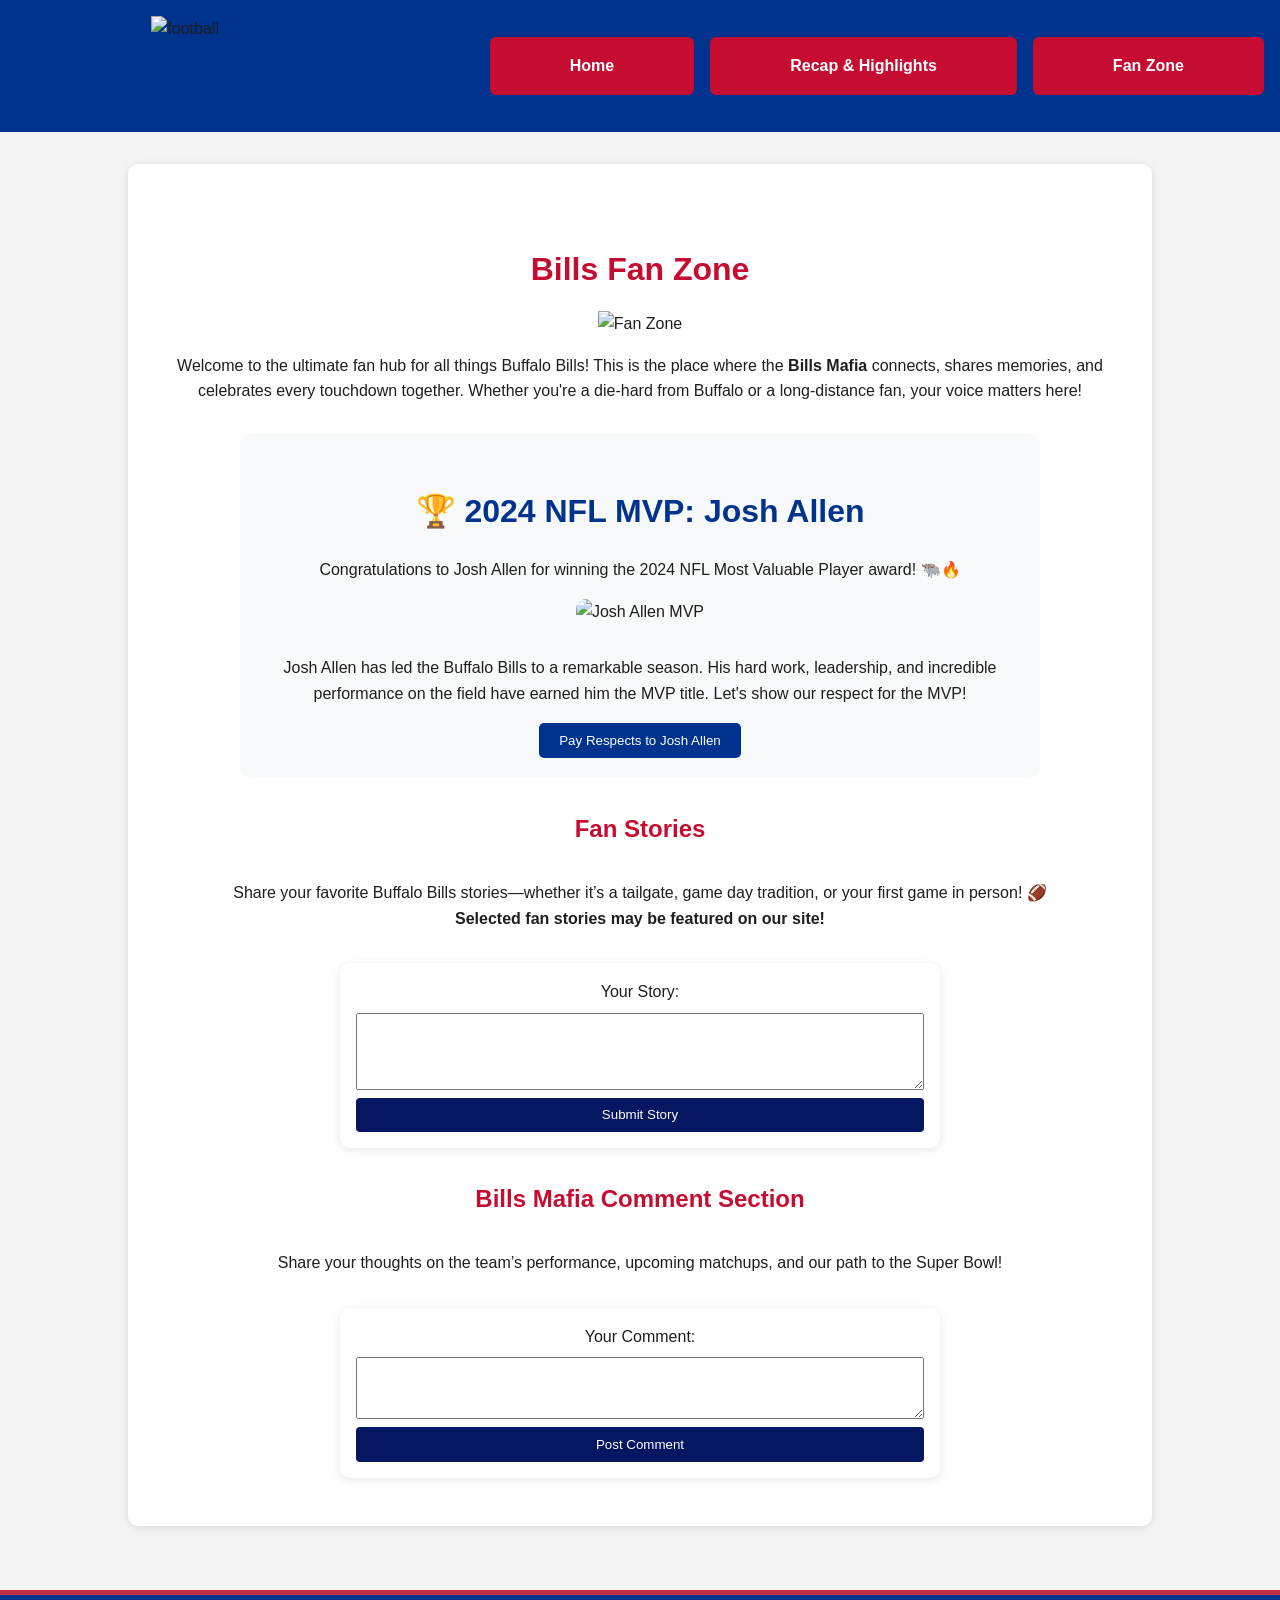
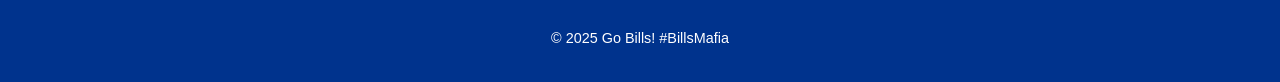
==== fan-zone.html @ acc06074 "Copy HTML and CSS files for buffalo bills hub website" ====
<!DOCTYPE html>
<html lang="en">
  <head>
    <meta charset="UTF-8" />
    <meta name="viewport" content="width=device-width, initial-scale=1.0" />
    <title>Fan Zone</title>
    <link rel="stylesheet" href="styles.css" />
    <link rel="shortcut icon" type="image/x-icon" href="favicon.ico" />
    <script>
      function showNav() {
        document.getElementById("navlinks").style.display = "block";
      }
      function hideNav() {
        document.getElementById("navlinks").style.display = "none";
      }
    </script>
  </head>
  <body>
    <nav>
      <a href="#skip" class="skip">Skip to main content</a><br />
      <img
        id="navlogo"
        src="../project/media/football-basic.png"
        alt="football"
        loading="lazy"
      />
      <div class="boxit">
        <img
          id="hamicon"
          onclick="showNav();"
          src="http://peopel-su.github.io/ist263/images/hamburger.png"
          alt="hamburger icon"
          loading="lazy"
          role="button"
        />
      </div>
      <div id="navlinks">
        <p id="close" onclick="hideNav();">X</p>
        <a href="index.html">Home</a>
        <a href="highlights.html">Recap & Highlights</a>
        <a href="fan-zone.html">Fan Zone</a>
      </div>
    </nav>

    <main>
      <h1 id="skip">Bills Fan Zone</h1>
      <img
        src="../project/media/Buffalo_Bills_classic_logo.svg"
        alt="Fan Zone"
        loading="lazy"
      />
      <p>
        Welcome to the ultimate fan hub for all things Buffalo Bills! This is
        the place where the <strong>Bills Mafia</strong> connects, shares
        memories, and celebrates every touchdown together. Whether you're a
        die-hard from Buffalo or a long-distance fan, your voice matters here!
      </p>

      <section class="mvp-section">
        <h2>🏆 2024 NFL MVP: Josh Allen</h2>
        <p>
          Congratulations to Josh Allen for winning the 2024 NFL Most Valuable
          Player award! 🐃🔥
        </p>
        <div class="mvp-tribute">
          <img src="../project/media/josh-allen.jpg" alt="Josh Allen MVP" />
          <p>
            Josh Allen has led the Buffalo Bills to a remarkable season. His
            hard work, leadership, and incredible performance on the field have
            earned him the MVP title. Let's show our respect for the MVP!
          </p>
          <button onclick="alert('Respect paid to MVP Josh Allen!')">
            Pay Respects to Josh Allen
          </button>
        </div>
      </section>

      <section>
        <h2>Fan Stories</h2>
        <p>
          Share your favorite Buffalo Bills stories—whether it’s a tailgate,
          game day tradition, or your first game in person! 🏈<br />
          <strong>Selected fan stories may be featured on our site!</strong>
        </p>
        <form method="post">
          <label for="story">Your Story:</label>
          <textarea id="story" name="story" rows="5" required></textarea>
          <input type="submit" value="Submit Story" />
        </form>
      </section>

      <section>
        <h2>Bills Mafia Comment Section</h2>
        <p>
          Share your thoughts on the team’s performance, upcoming matchups, and
          our path to the Super Bowl!
        </p>
        <form method="post">
          <label for="comment">Your Comment:</label>
          <textarea id="comment" name="comment" rows="4" required></textarea>
          <input type="submit" value="Post Comment" />
        </form>
      </section>
    </main>

    <footer>
      <span>&copy; 2025</span>
      <span>Go Bills! #BillsMafia</span>
    </footer>
  </body>
</html>
---- styles.css ----
* {
  margin: 0;
  padding: 0;
  box-sizing: border-box;
}

body {
  font-family: Verdana, sans-serif;
  background-color: #f4f4f4;
  color: #1e1e1e;
  line-height: 1.6;
  text-align: center;
}
main {
  max-width: 80%;
  margin: 2rem auto;
  padding: 1rem;
  background: white;
  border-radius: 10px;
  box-shadow: 0 2px 10px rgba(0, 0, 0, 0.1);
}

main section ul {
  padding: 0;
  margin: 0 auto;
  display: inline-block;
  text-align: left;
}
section {
  margin-top: 2rem;
}
section > h2 {
  margin: 2rem 0;
}

h1,
h2,
h3 {
  color: #c60c30;
}

/* nav styling */
nav {
    display: flex;
    align-items: center;
    justify-content: space-between;
    padding: 1rem;
    background-color: #00338D;
    flex-wrap: wrap;
    position: relative;
}

img {
    max-width: 100%;
}

#navlogo {
    height: 100px;
}

#navlinks {
    display: flex;
    gap: 1rem;
}

#navlinks > a {
    text-decoration: none;
    color: white;
    font-weight: bold;
    background-color: #C60C30;
    padding: 1rem 5rem;
    border-radius: 6px;
}

#navlinks > a:hover {
    background-color: #872341;
    text-decoration: underline;
}

#hamicon {
    width: 40px;
    display: none;
    cursor: pointer;
}

#close {
    display: none;
    color: white;
    font-size: 1.5rem;
    font-weight: bold;
    padding: 1rem;
    cursor: pointer;
}

.skip {
    background-color: #ffa500;
    padding: 8px;
    border: 2px solid #000000;
    text-decoration: none;
    position: absolute;
    top: 10px;
    left: -999px;
}
.skip:focus {
    left: 10px;
    top: 10px;
    background: yellow;
    color: black;
    padding: 0.5em;
    z-index: 1000;
}

/* header */
h1 {
    margin: 4rem 0 1rem;
    color: #c60c30;
}

header > p {
    margin-bottom: 4rem;
}

header img {
    width: 100%;
    height: auto;
    object-fit: cover;
    max-height: 400px;
}

/* layout for the main-highlight and playoff-games */
.overview {
    display: flex;
    background-color: #00338D;
    padding: 2rem;
    width: 100%;
    margin: 4rem auto 4rem;
    color: white;
    border-radius: 10px;
}

.overview h3 {
    color: white;
}

.main-highlight {
    display: flex;
    flex: 2;
    flex-direction: column;
    justify-content: center;
    align-items: center;
    margin-right: 2rem;
}

.playoff-games {
    display: flex;
    flex: 1;
    flex-direction: column;
    gap: 1rem;
}

/* grid of highlight videos */
.regular-season {
    display: flex;
    flex-wrap: wrap;
    gap: 2rem;
    justify-content: center;
    border-radius: 10px;
    background-color: #00338D;
    padding: 2rem 0;
    width: 100%;
    margin: 0 auto;
}

.highlight-video {
    border-radius: 25px;
    border: white solid 5px;
    transition: border 0.3s;
    transition: transform 0.2s ease;
}

.highlight-video:hover {
    border: #BE3144 solid 5px;
}

.highlight-video:hover {
  transform: scale(1.05);
}

footer {
    margin-top: 2rem;
    padding: 1rem;
    background-color: #00338D;
    color: white;
    text-align: center;
}

form {
    display: flex;
    flex-direction: column;
    gap: 0.5rem;
    max-width: 600px;
    margin: 2rem auto;
    padding: 1rem;
    background: white;
    border-radius: 10px;
    box-shadow: 0 2px 10px rgba(0, 0, 0, 0.1);
}

input[type="text"],
input[type="email"] {
    padding: 0.5rem;
    border: 1px solid #ccc;
    border-radius: 4px;
}

input[type="submit"] {
    background-color: #041562;
    color: white;
    padding: 0.6rem;
    border: none;
    border-radius: 4px;
    cursor: pointer;
}
input[type="submit"]:hover {
    background-color: #002970;
}

#countdown {
  font-size: 1.5rem;
  font-weight: bold;
  background-color: #c60c30;
  color: white;
  padding: 1rem;
  border-radius: 8px;
  display: inline-block;
}

.countdown-container {
  display: flex;
  align-items: center;
  justify-content: center;
  gap: 10px;
}

.timer-icon {
  width: 30px;
  height: 30px;
}

.latest-stats {
  max-width: 600px;
  margin: 0 auto;
}

.player-stats-table {
  width: 100%;
  border-collapse: collapse;
  font-family: Arial, sans-serif;
  margin-top: 1rem;
  box-shadow: 0 2px 6px rgba(0, 0, 0, 0.1);
}

.player-stats-table th {
  background-color: #00338D;
  color: white;
  padding: 10px;
  text-align: left;
}

.player-stats-table td {
  padding: 10px;
  border: 1px solid #ddd;
}

.full-stats-link {
  color: #00338D;
  font-weight: bold;
  display: inline-block;
  margin-top: 0.75rem;
}

a,
input[type="submit"],
#navlinks > a {
  transition: background-color 0.3s, color 0.3s, transform 0.3s;
}

#navlinks > a:hover {
  transform: scale(1.05);
}

footer {
  margin-top: 4rem;
  padding: 2rem;
  background-color: #00338D;
  color: white;
  text-align: center;
  font-size: 0.9rem;
  border-top: 5px solid #BE3144;
}

.main-highlight h3 {
  margin-bottom: 1rem;
}

p {
  margin: 1rem;
}

.schedule-image{
  max-width: 75%;
  height: auto;
  border-radius: 10px;
}
.mvp-section {
  text-align: center;
  padding: 20px;
  background-color: #f8f9fa;
  border-radius: 10px;
  margin: 30px auto;
  max-width: 800px;
}

.mvp-section h2 {
  font-size: 2rem;
  color: #00338D;
  font-weight: bold;
  margin-bottom: 20px;
}

.mvp-tribute img {
  width: 100%;
  max-width: 400px;
  height: auto;
  border-radius: 10px;
  margin-bottom: 15px;
}

.mvp-tribute button {
  padding: 10px 20px;
  background-color: #00338D;
  color: white;
  border: none;
  border-radius: 5px;
  cursor: pointer;
  transition: background-color 0.3s;
}

.mvp-tribute button:hover {
  background-color: #003366;
}


@media only screen and (max-width: 768px) {
  .overview {
      flex-direction: column;
      padding: 2rem;
      width: 80%;
      margin: 0 auto;
  }

  .main-highlight > h3{
    font-size: .75rem;
  }

  .main-highlight {
    flex: 1;
    flex-direction: column;
    align-items: center;
    justify-content: center;
    margin-right: 0;
    margin-bottom: 2rem;
  }

  nav {
    flex-direction: row;
    flex-wrap: wrap;
    justify-content: space-between;
    align-items: center;
    padding: 1rem;
  }

  .logo {
    flex: 1;
  }

  .boxit {
    display: flex;
    justify-content: flex-end;
    flex: 1;
  }

  #hamicon,
  #close {
    display: block;
  }

  #navlinks {
    display: none;
    width: 100%;
    flex-direction: column;
    align-items: center;
    background-color: #00338D;
    padding: 1rem;
    position: absolute;
    top: 125px;
    right: 0;
    border-radius: 5px;
    z-index: 1000;
  }

  #navlinks a {
    display: block;
    width: 100%;
    padding: 1rem 0;
    margin-bottom: 1rem;
  }

  .highlight-video {
    width: 100%;
    height: auto;
  }

  .regular-season {
    padding: 2rem;
    width: 80%;
    margin: 0 auto;
  }

  .timer-icon{
    display: none;
  }

  .schedule-image{
    max-width: 100%;
  }
}
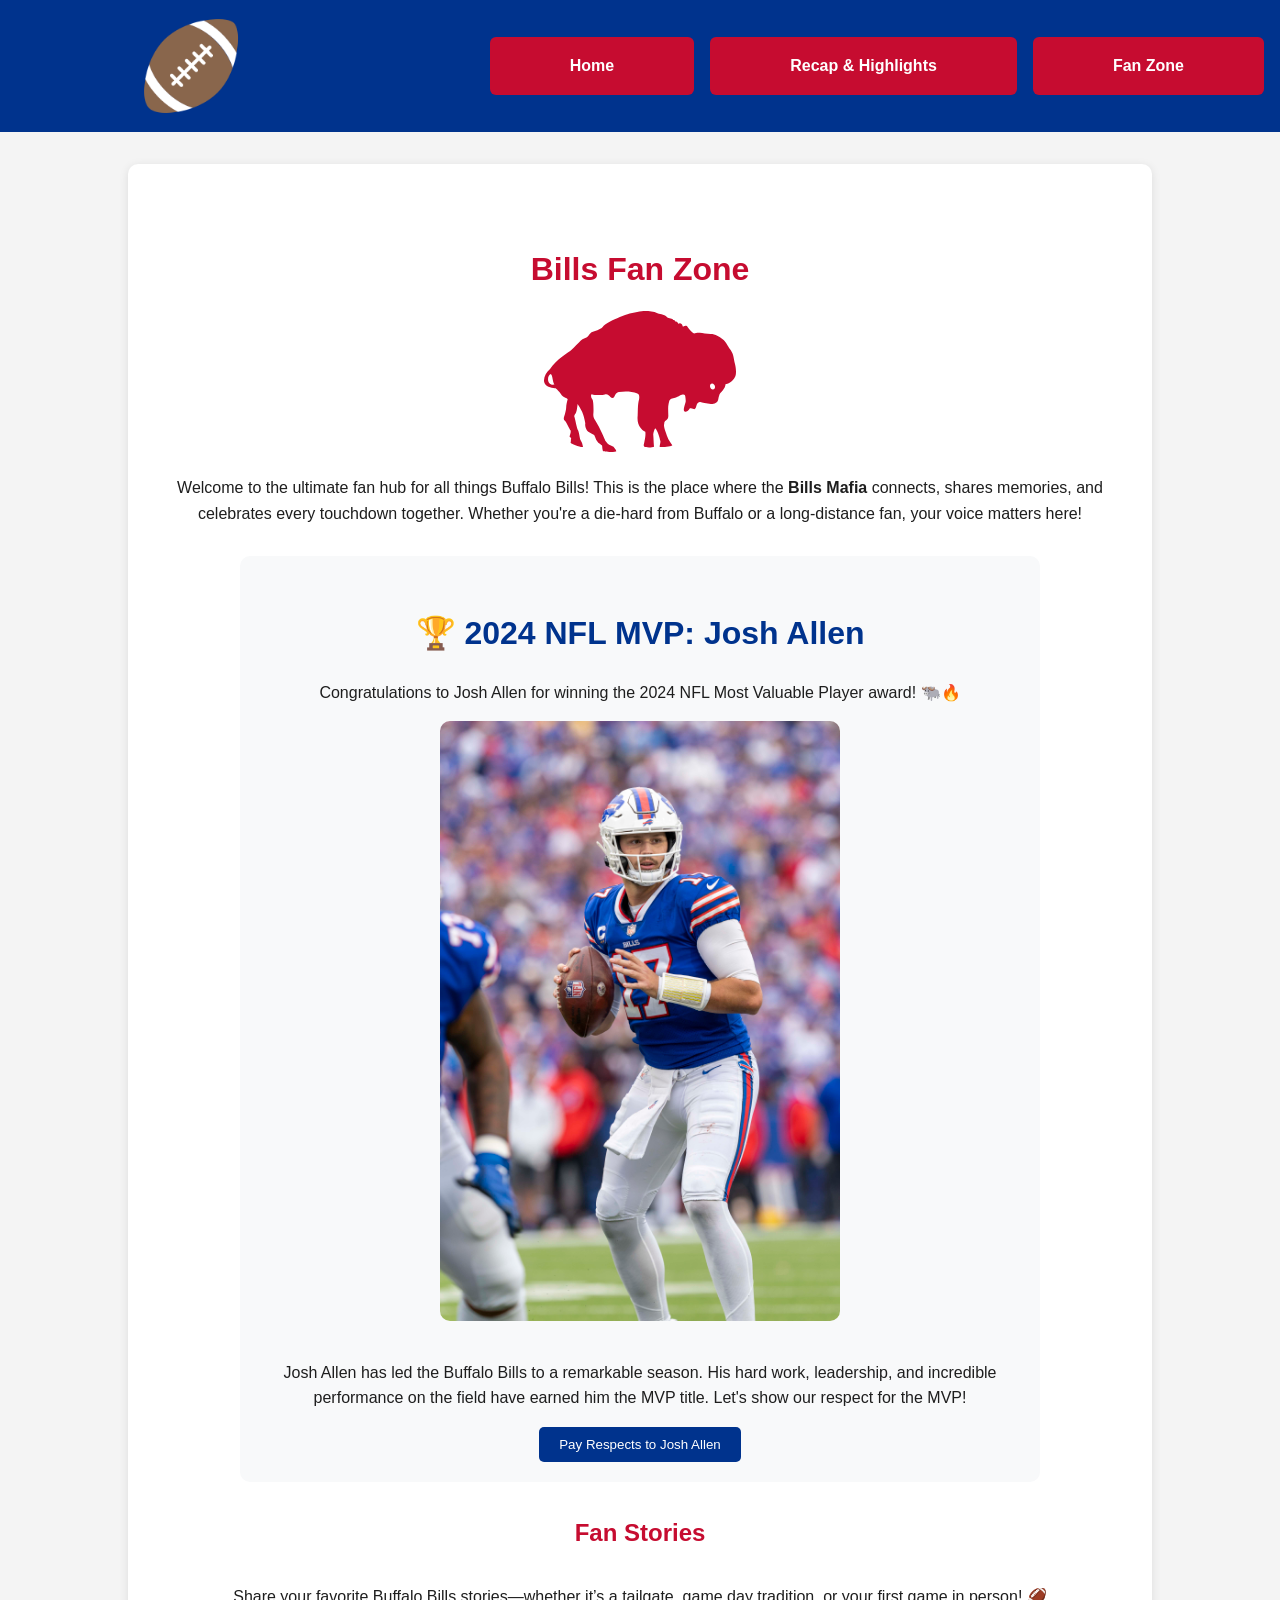
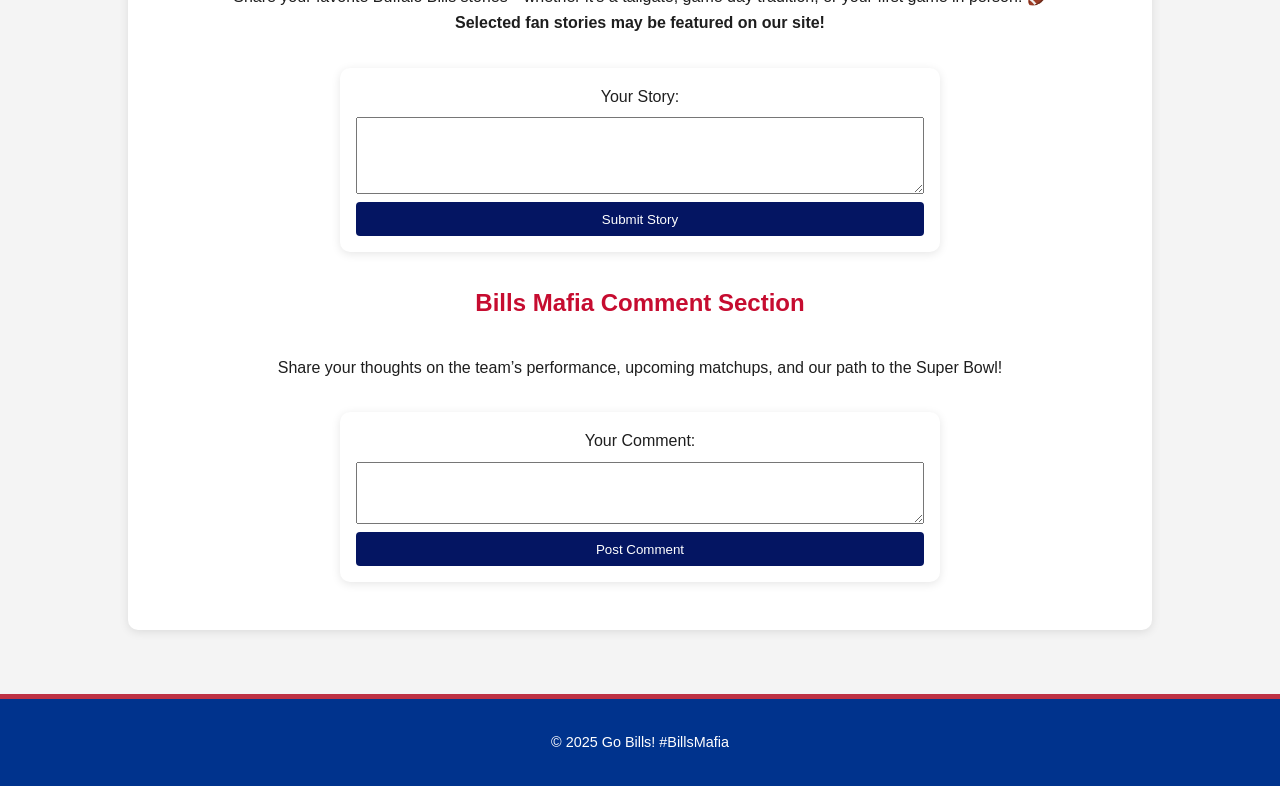
==== commit bcaf05fc: "Fix pathing to media directory" ====
--- a/fan-zone.html
+++ b/fan-zone.html
@@ -20,7 +20,7 @@
       <a href="#skip" class="skip">Skip to main content</a><br />
       <img
         id="navlogo"
-        src="../project/media/football-basic.png"
+        src="../media/football-basic.png"
         alt="football"
         loading="lazy"
       />
@@ -45,7 +45,7 @@
     <main>
       <h1 id="skip">Bills Fan Zone</h1>
       <img
-        src="../project/media/Buffalo_Bills_classic_logo.svg"
+        src="../media/Buffalo_Bills_classic_logo.svg"
         alt="Fan Zone"
         loading="lazy"
       />
@@ -63,7 +63,7 @@
           Player award! 🐃🔥
         </p>
         <div class="mvp-tribute">
-          <img src="../project/media/josh-allen.jpg" alt="Josh Allen MVP" />
+          <img src="../media/josh-allen.jpg" alt="Josh Allen MVP" />
           <p>
             Josh Allen has led the Buffalo Bills to a remarkable season. His
             hard work, leadership, and incredible performance on the field have
